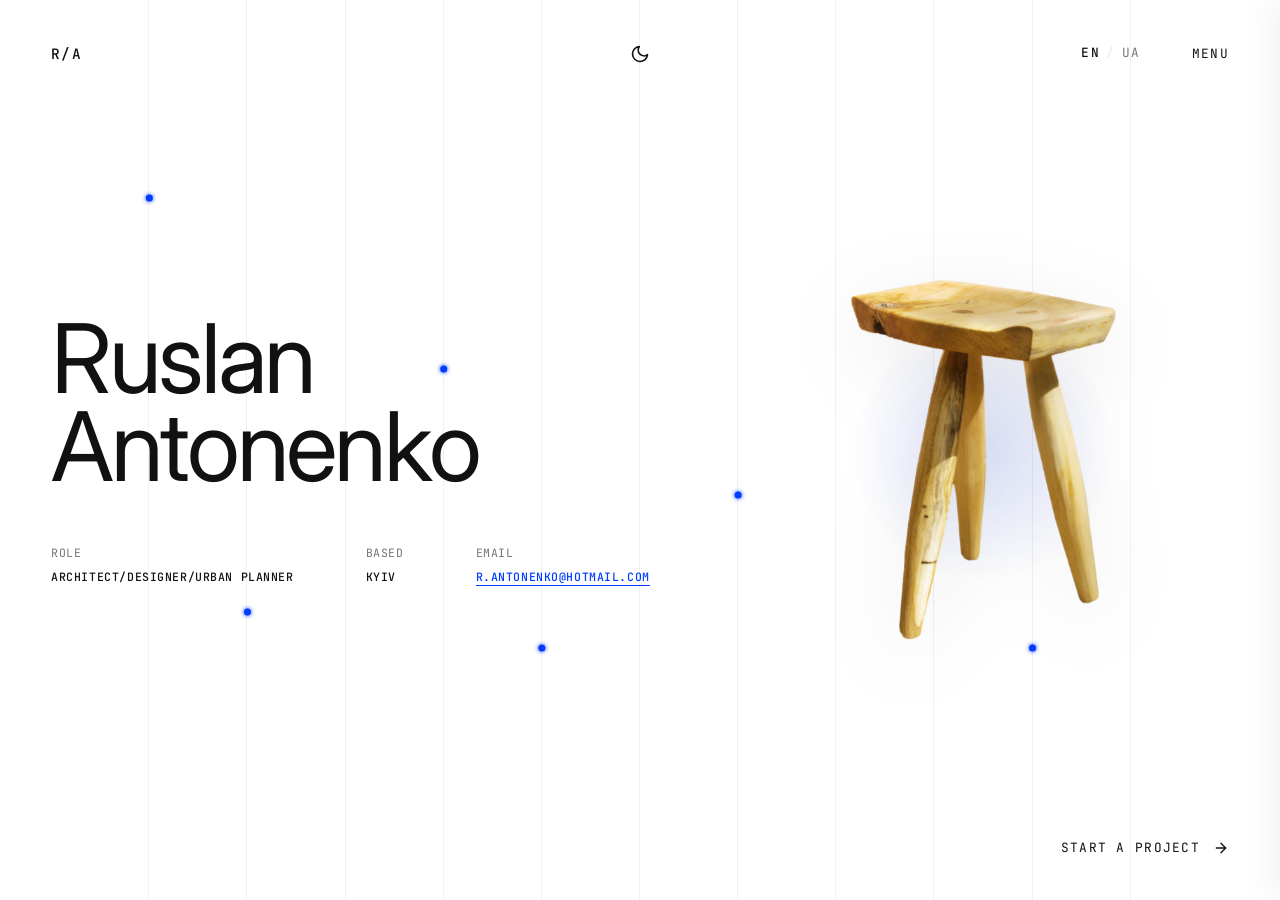
==== index.html @ 171db145 "h" ====
<!DOCTYPE html>
<html lang="en">
<head>
    <meta charset="UTF-8">
    <meta name="viewport" content="width=device-width, initial-scale=1.0">
    <meta name="description" content="Ruslan Antonenko — Graphic Designer & Art Director based in Kyiv. Creating brand systems, digital experiences, and visual chaos.">
    <title>Ruslan Antonenko — Architect/Designer/Urban planner</title>
    <!-- Google Fonts: Inter for branding/headers, JetBrains Mono for technical metadata -->
    <link rel="preconnect" href="https://fonts.googleapis.com">
    <link rel="preconnect" href="https://fonts.gstatic.com" crossorigin>
    <link href="https://fonts.googleapis.com/css2?family=Inter:wght@300;400;500;600&family=JetBrains+Mono:wght@300;400;500&display=swap" rel="stylesheet">
    <link rel="stylesheet" href="styles.css">
</head>
<body>
    <!-- Custom Cursor -->
    <div id="custom-cursor"></div>
    <div id="custom-cursor-dot"></div>

    <!-- Background Grid Lines -->
    <div class="grid-container">
        <div class="grid-line"></div>
        <div class="grid-line"></div>
        <div class="grid-line"></div>
        <div class="grid-line"></div>
        <div class="grid-line"></div>
        <div class="grid-line"></div>
        <div class="grid-line"></div>
        <div class="grid-line"></div>
        <div class="grid-line"></div>
        <div class="grid-line"></div>
        <div class="grid-line"></div>
        <div class="grid-line"></div>
    </div>

    <!-- Interactive Canvas for Floating Dots and Connections -->
    <canvas id="physics-canvas"></canvas>

    <!-- Header Navigation -->
    <header class="header">
        <div class="header-logo" id="logo">R/A</div>
        
        <!-- Theme Toggle -->
        <button class="theme-toggle" id="theme-toggle" aria-label="Toggle Theme">
            <svg class="sun-icon" viewBox="0 0 24 24" width="20" height="20" stroke="currentColor" stroke-width="2" fill="none" stroke-linecap="round" stroke-linejoin="round">
                <circle cx="12" cy="12" r="5"></circle>
                <line x1="12" y1="1" x2="12" y2="3"></line>
                <line x1="12" y1="21" x2="12" y2="23"></line>
                <line x1="4.22" y1="4.22" x2="5.64" y2="5.64"></line>
                <line x1="18.36" y1="18.36" x2="19.78" y2="19.78"></line>
                <line x1="1" y1="12" x2="3" y2="12"></line>
                <line x1="21" y1="12" x2="23" y2="12"></line>
                <line x1="4.22" y1="19.78" x2="5.64" y2="18.36"></line>
                <line x1="18.36" y1="5.64" x2="19.78" y2="4.22"></line>
            </svg>
            <svg class="moon-icon" viewBox="0 0 24 24" width="20" height="20" stroke="currentColor" stroke-width="2" fill="none" stroke-linecap="round" stroke-linejoin="round">
                <path d="M21 12.79A9 9 0 1 1 11.21 3 7 7 0 0 0 21 12.79z"></path>
            </svg>
        </button>
        
        <div class="header-right">
            <!-- Language Switcher -->
            <div class="lang-switch">
                <button class="lang-btn active" data-lang="en">EN</button>
                <span class="lang-separator">/</span>
                <button class="lang-btn" data-lang="ua">UA</button>
            </div>
            
            <button class="menu-toggle" id="menu-toggle" aria-label="Open Menu">
                <span class="menu-text" data-i18n="menu">MENU</span>
            </button>
        </div>
    </header>

    <!-- Main Content Area -->
    <main class="main-content">
        <!-- Hero Text Column -->
        <div class="hero-text-section">
            <h1 class="hero-name">
                <span class="word-wrapper"><span class="char-span">R</span><span class="char-span">u</span><span class="char-span">s</span><span class="char-span">l</span><span class="char-span">a</span><span class="char-span">n</span></span><br>
                <span class="word-wrapper"><span class="char-span">A</span><span class="char-span">n</span><span class="char-span">t</span><span class="char-span">o</span><span class="char-span">n</span><span class="char-span">e</span><span class="char-span">n</span><span class="char-span">k</span><span class="char-span">o</span></span>
            </h1>
            
            <div class="metadata-row">
                <div class="meta-item">
                    <span class="meta-label" data-i18n="role-label">ROLE</span>
                    <span class="meta-value" data-i18n="role-value">ARCHITECT-DESIGNER-URBAN PLANNER</span>
                </div>
                <div class="meta-item">
                    <span class="meta-label" data-i18n="based-label">BASED</span>
                    <span class="meta-value" data-i18n="based-value">KYIV</span>
                </div>
                <div class="meta-item copyable" id="email-copy" data-email="hello@ruslanantonenko.com">
                    <span class="meta-label" data-i18n="email-label">EMAIL</span>
                    <span class="meta-value link-style">R.ANTONENKO@HOTMAIL.COM</span>
                    <span class="tooltip" data-i18n="email-tooltip">Click to copy</span>
                </div>
            </div>
        </div>

        <!-- 3D Parallax Crumpled Blue Foil Area -->
        <div class="visual-wrapper">
            <div class="parallax-container" id="parallax-container">
                <img id="crumpled-foil" src="assets/crumpled_blue_foil_NBG.png" alt="3D Crumpled Blue Foil Graphic Design Art Element" class="crumpled-foil-img">
                <div class="glow-shadow"></div>
            </div>
        </div>
    </main>

    <!-- Footer Action -->
    <footer class="footer">
        <button class="start-project-btn" id="start-project-btn">
            <span data-i18n="start-project">START A PROJECT</span>
            <svg viewBox="0 0 24 24" width="16" height="16" stroke="currentColor" stroke-width="2" fill="none" stroke-linecap="round" stroke-linejoin="round">
                <line x1="5" y1="12" x2="19" y2="12"></line>
                <polyline points="12 5 19 12 12 19"></polyline>
            </svg>
        </button>
    </footer>

    <!-- Full-screen Navigation Overlay Menu -->
    <div class="menu-overlay" id="menu-overlay">
        <div class="menu-header">
            <div class="header-logo white-logo">R/A</div>
            <button class="menu-close" id="menu-close" aria-label="Close Menu">
                <span class="menu-text" data-i18n="close">CLOSE</span>
            </button>
        </div>
        <div class="menu-content">
            <nav class="menu-nav">
                <a href="#" class="menu-link" id="menu-link-index" data-index="01"><span class="link-num">01/</span> <span data-i18n="menu-index">INDEX</span></a>
                <a href="#" class="menu-link" id="menu-link-works" data-index="02"><span class="link-num">02/</span> <span data-i18n="menu-works">SELECTED WORKS</span></a>
                <a href="#" class="menu-link" id="menu-link-perspectives" data-index="03"><span class="link-num">03/</span> <span data-i18n="menu-perspectives">PERSPECTIVES</span></a>
                <a href="#" class="menu-link" id="menu-link-contact" data-index="04"><span class="link-num">04/</span> <span data-i18n="menu-contact">CONTACT</span></a>
            </nav>
            <div class="menu-footer">
                <div class="menu-footer-col">
                    <span class="menu-meta-label" data-i18n="menu-social">SOCIAL</span>
                    <a href="https://www.instagram.com/ruslan_antonenko_/" target="_blank" rel="noopener" class="menu-meta-link">INSTAGRAM</a>
                    <a href="https://linkedin.com" target="_blank" rel="noopener" class="menu-meta-link">LINKEDIN</a>
                    <a href="https://www.behance.net/rusarchite185d" target="_blank" rel="noopener" class="menu-meta-link">BEHANCE</a>
                </div>
                <div class="menu-footer-col">
                    <span class="menu-meta-label" data-i18n="menu-time">LOCAL TIME</span>
                    <span class="menu-meta-value" id="local-time">KYIV 12:00:00 AM</span>
                </div>
                <div class="menu-footer-col">
                    <span class="menu-meta-label" data-i18n="menu-design-code">DESIGN & CODE</span>
                    <span class="menu-meta-value">© 2026 RUSLAN ANTONENKO</span>
                </div>
            </div>
        </div>
    </div>

    <!-- Full-screen Selected Works Overlay -->
    <div class="content-overlay" id="selected-works-overlay">
        <div class="overlay-header">
            <div class="overlay-title" data-i18n="overlay-works-title">SELECTED WORKS</div>
            <button class="overlay-close" id="selected-works-close" aria-label="Close Selected Works">
                <span class="close-text" data-i18n="close">CLOSE</span>
            </button>
        </div>
        <div class="overlay-body">
            <div class="works-grid">
                <div class="work-item" data-project-id="0">
                    <span class="work-num">01/</span>
                    <div class="work-info">
                        <h4 class="work-title" data-project-title-id="0">BRUTAL TYPOGRAPHY</h4>
                        <span class="work-category" data-project-cat-id="0">BRAND IDENTITY / PRINT</span>
                    </div>
                    <span class="work-year">2026</span>
                </div>
                <div class="work-item" data-project-id="1">
                    <span class="work-num">02/</span>
                    <div class="work-info">
                        <h4 class="work-title" data-project-title-id="1">KINETIC SYSTEMS</h4>
                        <span class="work-category" data-project-cat-id="1">DIGITAL EXPERIENCE</span>
                    </div>
                    <span class="work-year">2026</span>
                </div>
                <div class="work-item" data-project-id="2">
                    <span class="work-num">03/</span>
                    <div class="work-info">
                        <h4 class="work-title" data-project-title-id="2">GENERATIVE CHAOS</h4>
                        <span class="work-category" data-project-cat-id="2">WEBGL / INTERACTIVE</span>
                    </div>
                    <span class="work-year">2025</span>
                </div>
                <div class="work-item" data-project-id="3">
                    <span class="work-num">04/</span>
                    <div class="work-info">
                        <h4 class="work-title" data-project-title-id="3">GRID & STRUCTURE</h4>
                        <span class="work-category" data-project-cat-id="3">EDITORIAL DESIGN</span>
                    </div>
                    <span class="work-year">2025</span>
                </div>
                <div class="work-item" data-project-id="4">
                    <span class="work-num">05/</span>
                    <div class="work-info">
                        <h4 class="work-title" data-project-title-id="4">CHROME AESTHETICS</h4>
                        <span class="work-category" data-project-cat-id="4">3D / GRAPHICS</span>
                    </div>
                    <span class="work-year">2026</span>
                </div>
                <div class="work-item" data-project-id="5">
                    <span class="work-num">06/</span>
                    <div class="work-info">
                        <h4 class="work-title" data-project-title-id="5">VOLUMETRIC SHAPES</h4>
                        <span class="work-category" data-project-cat-id="5">VISUAL IDENTITY</span>
                    </div>
                    <span class="work-year">2025</span>
                </div>
            </div>
        </div>
    </div>

    <!-- Full-screen Perspectives Overlay -->
    <div class="content-overlay" id="perspectives-overlay">
        <div class="overlay-header">
            <div class="overlay-title" data-i18n="overlay-perspectives-title">PERSPECTIVES</div>
            <button class="overlay-close" id="perspectives-close" aria-label="Close Perspectives">
                <span class="close-text" data-i18n="close">CLOSE</span>
            </button>
        </div>
        <div class="overlay-body">
            <div class="perspectives-list">
                <article class="perspective-post" data-post-id="0">
                    <div class="post-meta">
                        <span class="post-date" data-post-date-id="0">OCTOBER 2026</span>
                        <span class="post-read-time" data-post-read-id="0">5 MIN READ</span>
                    </div>
                    <h3 class="post-title" data-post-title-id="0">THE RESURGENCE OF SWISS BRUTALISM IN DIGITAL PLATFORMS</h3>
                    <p class="post-excerpt" data-post-excerpt-id="0">How high-contrast grotesque typefaces, geometric grids, and unyielding layouts are redefining the user experience in a sea of homogenized SaaS designs.</p>
                    <a href="#" class="post-read-link" data-post-link-id="0">READ ESSAY →</a>
                </article>
                <article class="perspective-post" data-post-id="1">
                    <div class="post-meta">
                        <span class="post-date" data-post-date-id="1">JUNE 2026</span>
                        <span class="post-read-time" data-post-read-id="1">7 MIN READ</span>
                    </div>
                    <h3 class="post-title" data-post-title-id="1">CHAOS AS A STRUCTURAL DESIGN PARADIGM</h3>
                    <p class="post-excerpt" data-post-excerpt-id="1">Exploring the tension between rigid grid systems and mathematical distortion. Why breaking the rules yields more memorable visual identity systems.</p>
                    <a href="#" class="post-read-link" data-post-link-id="1">READ ESSAY →</a>
                </article>
                <article class="perspective-post" data-post-id="2">
                    <div class="post-meta">
                        <span class="post-date" data-post-date-id="2">MARCH 2026</span>
                        <span class="post-read-time" data-post-read-id="2">4 MIN READ</span>
                    </div>
                    <h3 class="post-title" data-post-title-id="2">WEBGL & THE PHYSICALITY OF DIGITIZED GRAPHICS</h3>
                    <p class="post-excerpt" data-post-excerpt-id="2">A deep-dive into mimicking physical foil, metallic reflections, and natural lighting offsets programmatically inside a standard viewport.</p>
                    <a href="#" class="post-read-link" data-post-link-id="2">READ ESSAY →</a>
                </article>
            </div>
        </div>
    </div>

    <!-- Contact Panel Slide-out -->
    <div class="contact-panel" id="contact-panel">
        <div class="panel-header">
            <h3 data-i18n="start-project">START A PROJECT</h3>
            <button class="panel-close" id="panel-close" aria-label="Close Panel">
                <svg viewBox="0 0 24 24" width="24" height="24" stroke="currentColor" stroke-width="2" fill="none" stroke-linecap="round" stroke-linejoin="round">
                    <line x1="18" y1="6" x2="6" y2="18"></line>
                    <line x1="6" y1="6" x2="18" y2="18"></line>
                </svg>
            </button>
        </div>
        <form class="contact-form" id="contact-form" action="#" method="POST">
            <div class="form-group">
                <input type="text" id="form-name" required placeholder=" " autocomplete="name">
                <label for="form-name" data-i18n="form-name">NAME</label>
                <span class="line-border"></span>
            </div>
            <div class="form-group">
                <input type="email" id="form-email" required placeholder=" " autocomplete="email">
                <label for="form-email" data-i18n="form-email">EMAIL ADDRESS</label>
                <span class="line-border"></span>
            </div>
            <div class="form-group">
                <textarea id="form-project" required placeholder=" " rows="4"></textarea>
                <label for="form-project" data-i18n="form-project">PROJECT BRIEF</label>
                <span class="line-border"></span>
            </div>
            <button type="submit" class="submit-btn" id="submit-btn">
                <span data-i18n="form-submit">SEND INQUIRY</span>
                <svg class="send-icon" viewBox="0 0 24 24" width="18" height="18" stroke="currentColor" stroke-width="2" fill="none" stroke-linecap="round" stroke-linejoin="round">
                    <line x1="22" y1="2" x2="11" y2="13"></line>
                    <polygon points="22 2 15 22 11 13 2 9 22 2"></polygon>
                </svg>
            </button>
        </form>
        <div class="form-success-message" id="form-success-message">
            <svg viewBox="0 0 24 24" width="48" height="48" stroke="currentColor" stroke-width="2" fill="none" stroke-linecap="round" stroke-linejoin="round">
                <polyline points="20 6 9 17 4 12"></polyline>
            </svg>
            <p data-i18n="form-success">Thank you! Your project brief has been sent. I will get back to you shortly.</p>
        </div>
    </div>

    <!-- Floating Project Preview Card -->
    <div id="floating-project-preview" class="floating-preview">
        <div class="preview-img-container">
            <img id="preview-img" src="" alt="Project Preview">
        </div>
        <div class="preview-details">
            <span class="preview-num" id="preview-num">01/</span>
            <span class="preview-title" id="preview-title">PROJECT TITLE</span>
        </div>
    </div>

    <!-- Full-screen Project Details Modal -->
    <div class="project-modal" id="project-modal">
        <div class="modal-header">
            <div class="modal-project-idx" id="modal-project-idx">01 / 08</div>
            <button class="modal-close" id="modal-close" aria-label="Close Project">
                <span class="close-text" data-i18n="close">CLOSE</span>
            </button>
        </div>
        <div class="modal-body">
            <!-- Left Column: Details -->
            <div class="modal-details-col">
                <h2 class="modal-project-title" id="modal-project-title">PROJECT TITLE</h2>
                <p class="modal-project-desc" id="modal-project-desc">Project details and description.</p>
                
                <div class="project-params-list">
                    <div class="param-row">
                        <span class="param-label" data-i18n="param-client">CLIENT</span>
                        <span class="param-value" id="modal-param-client">CLIENT</span>
                    </div>
                    <div class="param-row">
                        <span class="param-label" data-i18n="param-services">SERVICES</span>
                        <span class="param-value" id="modal-param-services">SERVICES</span>
                    </div>
                    <div class="param-row">
                        <span class="param-label" data-i18n="param-year">YEAR</span>
                        <span class="param-value" id="modal-param-year">YEAR</span>
                    </div>
                    <div class="param-row">
                        <span class="param-label" data-i18n="param-category">CATEGORY</span>
                        <span class="param-value" id="modal-param-category">CATEGORY</span>
                    </div>
                </div>
            </div>
            <!-- Right Column: Visual Showcase -->
            <div class="modal-visuals-col">
                <div class="modal-img-wrapper">
                    <img id="modal-project-img" src="" alt="Project Detail Mockup">
                </div>
            </div>
        </div>
    </div>

    <div class="panel-backdrop" id="panel-backdrop"></div>

    <script src="script.js"></script>
</body>
</html>
---- styles.css ----
/* 
   RUSLAN ANTONENKO PORTFOLIO WEBSITE
   Core Design System and Styles
*/

/* ----------------------------------------------------
   1. VARIABLES & SYSTEM DEFAULTS
---------------------------------------------------- */
:root {
    /* Color Palette - Light Mode (Default) */
    --bg-color: #ffffff;
    --text-color: #111111;
    --text-muted: #767676;
    --accent-color: #003cff;
    --grid-color: #e8e8e6;
    --glow-color: rgba(0, 60, 255, 0.12);
    --panel-backdrop: rgba(0, 0, 0, 0.3);
    --selection-bg: #003cff;
    --selection-color: #ffffff;

    /* Fonts */
    --font-sans: 'Inter', -apple-system, BlinkMacSystemFont, "Segoe UI", Roboto, sans-serif;
    --font-mono: 'JetBrains Mono', 'Space Mono', monospace;

    /* Cursor */
    --cursor-size: 40px;
    --cursor-dot-size: 6px;
}

[data-theme="dark"] {
    /* Color Palette - Dark Mode */
    --bg-color: #0c0c0e;
    --text-color: #f5f5f7;
    --text-muted: #8e8e93;
    --accent-color: #0055ff;
    --grid-color: #1a1a1f;
    --glow-color: rgba(0, 85, 255, 0.25);
    --panel-backdrop: rgba(0, 0, 0, 0.6);
    --selection-bg: #0055ff;
    --selection-color: #ffffff;
}

* {
    margin: 0;
    padding: 0;
    box-sizing: border-box;
    -webkit-font-smoothing: antialiased;
    -moz-osx-font-smoothing: grayscale;
}

html, body {
    width: 100%;
    height: 100%;
    overflow: hidden;
    background-color: var(--bg-color);
    color: var(--text-color);
    font-family: var(--font-sans);
    transition: background-color 0.8s cubic-bezier(0.85, 0, 0.15, 1), color 0.8s cubic-bezier(0.85, 0, 0.15, 1);
}

::selection {
    background-color: var(--selection-bg);
    color: var(--selection-color);
}

/* Hide Default Scrollbar because the page is single-viewport, 
   but define smooth scroll in case content overflows on mobile */
body {
    position: relative;
    cursor: none; /* Hide default cursor to use custom premium cursor */
}

/* ----------------------------------------------------
   2. CUSTOM CURSOR
---------------------------------------------------- */
#custom-cursor {
    width: var(--cursor-size);
    height: var(--cursor-size);
    border: 1px solid var(--accent-color);
    border-radius: 50%;
    position: fixed;
    transform: translate(-50%, -50%) scale(1);
    pointer-events: none;
    z-index: 9999;
    transition: transform 0.15s ease-out, border-color 0.3s;
    opacity: 0;
}

#custom-cursor-dot {
    width: var(--cursor-dot-size);
    height: var(--cursor-dot-size);
    background-color: var(--accent-color);
    border-radius: 50%;
    position: fixed;
    transform: translate(-50%, -50%);
    pointer-events: none;
    z-index: 9999;
    opacity: 0;
}

/* Cursor interactions */
body:hover #custom-cursor,
body:hover #custom-cursor-dot {
    opacity: 1;
}

.clickable-hover #custom-cursor {
    transform: translate(-50%, -50%) scale(1.6);
    background-color: rgba(0, 60, 255, 0.05);
    border-color: var(--accent-color);
}

[data-theme="dark"] .clickable-hover #custom-cursor {
    background-color: rgba(0, 85, 255, 0.08);
}

.copyable-hover #custom-cursor {
    transform: translate(-50%, -50%) scale(1.4);
    border-style: dashed;
}

/* ----------------------------------------------------
   3. BACKGROUND GRID SYSTEM
---------------------------------------------------- */
.grid-container {
    display: grid;
    grid-template-columns: repeat(12, 1fr);
    position: fixed;
    top: 0;
    left: 0;
    width: 100vw;
    height: 100vh;
    pointer-events: none;
    z-index: 1;
    padding: 0 4vw;
}

.grid-line {
    border-right: 1px solid var(--grid-color);
    height: 100%;
    opacity: 0.6;
    transition: border-color 0.8s cubic-bezier(0.85, 0, 0.15, 1);
}

.grid-line:last-child {
    border-right: none;
}

/* ----------------------------------------------------
   4. INTERACTIVE PHYSICS CANVAS
---------------------------------------------------- */
#physics-canvas {
    position: fixed;
    top: 0;
    left: 0;
    width: 100vw;
    height: 100vh;
    z-index: 2;
    pointer-events: none;
}

/* ----------------------------------------------------
   5. HEADER NAVIGATION
---------------------------------------------------- */
.header {
    position: fixed;
    top: 0;
    left: 0;
    width: 100vw;
    display: flex;
    justify-content: space-between;
    align-items: center;
    padding: 4vh 4vw;
    z-index: 10;
    font-family: var(--font-mono);
    font-size: 0.8rem;
    letter-spacing: 0.1em;
}

.header-logo {
    font-weight: 500;
    cursor: pointer;
    font-size: 0.9rem;
    position: relative;
    padding: 0.5rem 0;
}

.header-logo::after {
    content: '';
    position: absolute;
    bottom: 0;
    left: 0;
    width: 0;
    height: 1px;
    background-color: var(--text-color);
    transition: width 0.3s cubic-bezier(0.16, 1, 0.3, 1);
}

.header-logo:hover::after {
    width: 100%;
}

.header-right {
    display: flex;
    align-items: center;
    gap: 2.2rem;
}

.theme-toggle {
    background: none;
    border: none;
    outline: none;
    color: var(--text-color);
    cursor: pointer;
    width: 32px;
    height: 32px;
    display: flex;
    align-items: center;
    justify-content: center;
    border-radius: 50%;
    transition: background-color 0.3s, transform 0.5s cubic-bezier(0.16, 1, 0.3, 1);
    position: absolute;
    left: 50%;
    transform: translateX(-50%);
}

.theme-toggle:hover {
    background-color: var(--grid-color);
    transform: translateX(-50%) rotate(30deg);
}

.lang-switch {
    display: flex;
    align-items: center;
    gap: 0.4rem;
    font-family: var(--font-mono);
    font-size: 0.8rem;
    letter-spacing: 0.1em;
}

.lang-btn {
    background: none;
    border: none;
    outline: none;
    color: var(--text-muted);
    cursor: pointer;
    padding: 0;
    line-height: 1;
    font-size: inherit;
    font-family: inherit;
    letter-spacing: inherit;
    transition: color 0.3s;
}

.lang-btn:hover {
    color: var(--text-color);
}

.lang-btn.active {
    color: var(--text-color);
    font-weight: 500;
}

.lang-separator {
    color: var(--grid-color);
    user-select: none;
    line-height: 1;
}

.sun-icon {
    display: none;
}

.moon-icon {
    display: block;
}

[data-theme="dark"] .sun-icon {
    display: block;
}

[data-theme="dark"] .moon-icon {
    display: none;
}

.menu-toggle {
    background: none;
    border: none;
    color: var(--text-color);
    cursor: pointer;
    font-family: var(--font-mono);
    font-size: 0.8rem;
    letter-spacing: 0.1em;
    padding: 0.5rem 0 0.5rem 1rem;
    overflow: hidden;
    position: relative;
}

.menu-toggle .menu-text {
    display: inline-block;
    transition: transform 0.3s cubic-bezier(0.16, 1, 0.3, 1);
}

.menu-toggle:hover .menu-text {
    transform: translateY(-110%);
}

.menu-toggle::after {
    content: 'OPEN';
    position: absolute;
    left: 1rem;
    top: 100%;
    color: var(--accent-color);
    transition: transform 0.3s cubic-bezier(0.16, 1, 0.3, 1);
}

.menu-toggle:hover::after {
    transform: translateY(-210%);
}

/* ----------------------------------------------------
   6. HERO MAIN CONTENT
---------------------------------------------------- */
.main-content {
    display: grid;
    grid-template-columns: repeat(12, 1fr);
    height: 100vh;
    padding: 0 4vw;
    align-items: center;
    position: relative;
    z-index: 3;
}

.hero-text-section {
    grid-column: 1 / 8;
    display: flex;
    flex-direction: column;
    z-index: 5;
    pointer-events: none; /* Make overlay elements clickable */
}

.hero-text-section > * {
    pointer-events: auto; /* Re-enable pointer events for actual interactive components */
}

.hero-name {
    font-size: clamp(3rem, 7.5vw, 6.8rem);
    font-weight: 400;
    line-height: 0.92;
    letter-spacing: -0.035em;
    text-transform: none;
    margin-bottom: 5vh;
}

/* Word & Character Hover Effect */
.word-wrapper {
    display: inline-block;
    white-space: nowrap;
}

.char-span {
    display: inline-block;
    transition: transform 0.3s cubic-bezier(0.16, 1, 0.3, 1), color 0.3s;
}

.char-span:hover {
    transform: translateY(-5px) skewX(-5deg);
    color: var(--accent-color);
}

/* Metadata Row layout */
.metadata-row {
    display: flex;
    flex-wrap: wrap;
    gap: 4.5rem;
    margin-top: 1vh;
}

.meta-item {
    display: flex;
    flex-direction: column;
    gap: 0.6rem;
    font-family: var(--font-mono);
    font-size: 0.72rem;
    letter-spacing: 0.05em;
}

.meta-label {
    color: var(--text-muted);
    font-weight: 400;
}

.meta-value {
    font-weight: 500;
    position: relative;
}

.link-style {
    color: var(--accent-color);
    position: relative;
    padding-bottom: 2px;
}

.link-style::after {
    content: '';
    position: absolute;
    bottom: 0;
    left: 0;
    width: 100%;
    height: 1px;
    background-color: var(--accent-color);
    transform: scaleX(1);
    transform-origin: left;
    transition: transform 0.4s cubic-bezier(0.16, 1, 0.3, 1);
}

.meta-item:hover .link-style::after {
    transform: scaleX(0);
    transform-origin: right;
}

/* Tooltip copy indication */
.copyable {
    position: relative;
}

.tooltip {
    position: absolute;
    bottom: 125%;
    left: 50%;
    transform: translateX(-50%) translateY(5px);
    background-color: var(--text-color);
    color: var(--bg-color);
    padding: 0.4rem 0.8rem;
    font-family: var(--font-mono);
    font-size: 0.6rem;
    white-space: nowrap;
    border-radius: 2px;
    opacity: 0;
    pointer-events: none;
    transition: opacity 0.3s, transform 0.3s cubic-bezier(0.16, 1, 0.3, 1);
    box-shadow: 0 4px 12px rgba(0, 0, 0, 0.1);
}

.copyable:hover .tooltip {
    opacity: 1;
    transform: translateX(-50%) translateY(0);
}

/* 3D Visual Area */
.visual-wrapper {
    grid-column: 8 / 13;
    display: flex;
    justify-content: center;
    align-items: center;
    z-index: 4;
    perspective: 1500px;
}

.parallax-container {
    position: relative;
    width: 80%;
    max-width: 380px;
    aspect-ratio: 1;
    transform-style: preserve-3d;
    transition: transform 0.25s cubic-bezier(0.25, 1, 0.5, 1);
    display: flex;
    justify-content: center;
    align-items: center;
}

.crumpled-foil-img {
    width: 100%;
    height: 100%;
    object-fit: contain;
    transform: translateZ(30px);
    pointer-events: auto;
    filter: drop-shadow(0 20px 40px rgba(0, 0, 0, 0.08));
    animation: idleFloat 6s ease-in-out infinite;
    /* Opacity starts at 0 so JS can replace transparency seamlessly first */
    opacity: 0;
    transition: opacity 0.5s ease;
}

.glow-shadow {
    position: absolute;
    width: 70%;
    height: 70%;
    background: radial-gradient(circle, var(--glow-color) 0%, rgba(0,0,0,0) 70%);
    border-radius: 50%;
    transform: translateZ(-20px) scale(1);
    pointer-events: none;
    transition: background 0.8s, transform 0.3s;
}

@keyframes idleFloat {
    0%, 100% {
        transform: translateZ(30px) translateY(0) rotate(0deg);
    }
    50% {
        transform: translateZ(30px) translateY(-12px) rotate(1.5deg);
    }
}

/* ----------------------------------------------------
   7. FOOTER ACTION
---------------------------------------------------- */
.footer {
    position: fixed;
    bottom: 0;
    left: 0;
    width: 100vw;
    display: flex;
    justify-content: flex-end;
    padding: 4vh 4vw;
    z-index: 10;
}

.start-project-btn {
    background: none;
    border: none;
    color: var(--text-color);
    font-family: var(--font-mono);
    font-size: 0.8rem;
    letter-spacing: 0.1em;
    cursor: pointer;
    display: flex;
    align-items: center;
    gap: 0.8rem;
    padding: 0.5rem 0;
    position: relative;
    overflow: hidden;
}

.start-project-btn svg {
    transition: transform 0.4s cubic-bezier(0.16, 1, 0.3, 1);
}

.start-project-btn:hover svg {
    transform: translateX(5px);
    color: var(--accent-color);
}

.start-project-btn::after {
    content: '';
    position: absolute;
    bottom: 0;
    left: 0;
    width: 100%;
    height: 1px;
    background-color: var(--text-color);
    transform: scaleX(0);
    transform-origin: right;
    transition: transform 0.4s cubic-bezier(0.16, 1, 0.3, 1);
}

.start-project-btn:hover::after {
    transform: scaleX(1);
    transform-origin: left;
    background-color: var(--accent-color);
}

/* ----------------------------------------------------
   8. FULL-SCREEN NAV OVERLAY MENU
---------------------------------------------------- */
.menu-overlay {
    position: fixed;
    top: 0;
    left: 0;
    width: 100vw;
    height: 100vh;
    background-color: var(--text-color);
    color: var(--bg-color);
    z-index: 999;
    transform: translateY(-100%);
    transition: transform 0.8s cubic-bezier(0.85, 0, 0.15, 1);
    display: flex;
    flex-direction: column;
    justify-content: space-between;
    padding: 4vh 4vw;
}

.menu-overlay.active {
    transform: translateY(0);
}

.menu-header {
    display: flex;
    justify-content: space-between;
    align-items: center;
    font-family: var(--font-mono);
    font-size: 0.8rem;
    letter-spacing: 0.1em;
}

.white-logo {
    color: var(--bg-color);
}

.menu-close {
    background: none;
    border: none;
    color: var(--bg-color);
    cursor: pointer;
    font-family: var(--font-mono);
    font-size: 0.8rem;
    letter-spacing: 0.1em;
    padding: 0.5rem 0 0.5rem 1rem;
    overflow: hidden;
    position: relative;
}

.menu-close .menu-text {
    display: inline-block;
    transition: transform 0.3s cubic-bezier(0.16, 1, 0.3, 1);
}

.menu-close:hover .menu-text {
    transform: translateY(-110%);
}

.menu-close::after {
    content: 'CLOSE';
    position: absolute;
    left: 1rem;
    top: 100%;
    color: var(--accent-color);
    transition: transform 0.3s cubic-bezier(0.16, 1, 0.3, 1);
}

.menu-close:hover::after {
    transform: translateY(-210%);
}

.menu-content {
    flex-grow: 1;
    display: flex;
    flex-direction: column;
    justify-content: center;
    padding: 4vh 0;
}

.menu-nav {
    display: flex;
    flex-direction: column;
    gap: 1.5rem;
}

.menu-link {
    color: var(--bg-color);
    font-size: clamp(2.5rem, 6vw, 5.5rem);
    font-weight: 300;
    text-decoration: none;
    letter-spacing: -0.02em;
    line-height: 1;
    display: flex;
    align-items: flex-end;
    width: fit-content;
    transform: translateY(50px);
    opacity: 0;
    transition: transform 0.5s cubic-bezier(0.16, 1, 0.3, 1), opacity 0.5s, color 0.3s;
}

.menu-overlay.active .menu-link {
    transform: translateY(0);
    opacity: 1;
}

.menu-overlay.active .menu-link:nth-child(1) { transition-delay: 0.2s; }
.menu-overlay.active .menu-link:nth-child(2) { transition-delay: 0.3s; }
.menu-overlay.active .menu-link:nth-child(3) { transition-delay: 0.4s; }
.menu-overlay.active .menu-link:nth-child(4) { transition-delay: 0.5s; }

.link-num {
    font-family: var(--font-mono);
    font-size: 1rem;
    margin-right: 1.5rem;
    margin-bottom: clamp(0.5rem, 1.5vw, 1.2rem);
    color: var(--accent-color);
    letter-spacing: 0.05em;
}

.menu-link:hover {
    color: var(--accent-color);
    transform: translateX(15px);
}

.menu-footer {
    display: flex;
    justify-content: space-between;
    flex-wrap: wrap;
    gap: 2.5rem;
    border-top: 1px solid rgba(255, 255, 255, 0.1);
    padding-top: 4vh;
}

.menu-footer-col {
    display: flex;
    flex-direction: column;
    gap: 0.5rem;
    font-family: var(--font-mono);
    font-size: 0.7rem;
    letter-spacing: 0.05em;
}

.menu-meta-label {
    color: rgba(255, 255, 255, 0.4);
    margin-bottom: 0.2rem;
}

.menu-meta-link {
    color: var(--bg-color);
    text-decoration: none;
    transition: color 0.3s;
}

.menu-meta-link:hover {
    color: var(--accent-color);
}

.menu-meta-value {
    color: var(--bg-color);
}

/* ----------------------------------------------------
   9. CONTACT PANEL SLIDE-OUT
---------------------------------------------------- */
.contact-panel {
    position: fixed;
    top: 0;
    right: 0;
    width: 500px;
    max-width: 100vw;
    height: 100vh;
    background-color: var(--bg-color);
    border-left: 1px solid var(--grid-color);
    z-index: 1001;
    transform: translateX(100%);
    transition: transform 0.6s cubic-bezier(0.85, 0, 0.15, 1);
    padding: 6vh 4vw;
    display: flex;
    flex-direction: column;
    box-shadow: -10px 0 30px rgba(0, 0, 0, 0.05);
}

.contact-panel.active {
    transform: translateX(0);
}

.panel-header {
    display: flex;
    justify-content: space-between;
    align-items: center;
    margin-bottom: 8vh;
}

.panel-header h3 {
    font-family: var(--font-mono);
    font-size: 0.9rem;
    font-weight: 500;
    letter-spacing: 0.1em;
}

.panel-close {
    background: none;
    border: none;
    color: var(--text-color);
    cursor: pointer;
    padding: 0.5rem;
    transition: transform 0.3s;
}

.panel-close:hover {
    transform: rotate(90deg);
}

.contact-form {
    display: flex;
    flex-direction: column;
    gap: 3.5rem;
    flex-grow: 1;
}

.form-group {
    position: relative;
    display: flex;
    flex-direction: column;
}

.form-group input,
.form-group textarea {
    background: none;
    border: none;
    border-bottom: 1px solid var(--text-muted);
    font-family: var(--font-sans);
    font-size: 1rem;
    color: var(--text-color);
    padding: 0.6rem 0;
    width: 100%;
    outline: none;
    transition: border-color 0.4s;
    cursor: none; /* Keep using custom cursor */
}

.form-group label {
    position: absolute;
    left: 0;
    top: 0.6rem;
    font-family: var(--font-mono);
    font-size: 0.75rem;
    letter-spacing: 0.05em;
    color: var(--text-muted);
    pointer-events: none;
    transition: transform 0.3s cubic-bezier(0.16, 1, 0.3, 1), color 0.3s;
}

.form-group input:focus ~ label,
.form-group input:not(:placeholder-shown) ~ label,
.form-group textarea:focus ~ label,
.form-group textarea:not(:placeholder-shown) ~ label {
    transform: translateY(-1.5rem) scale(0.85);
    transform-origin: left;
    color: var(--accent-color);
}

.line-border {
    position: absolute;
    bottom: 0;
    left: 0;
    width: 100%;
    height: 1px;
    background-color: var(--accent-color);
    transform: scaleX(0);
    transition: transform 0.4s cubic-bezier(0.16, 1, 0.3, 1);
}

.form-group input:focus ~ .line-border,
.form-group textarea:focus ~ .line-border {
    transform: scaleX(1);
}

.form-group textarea {
    resize: none;
}

.submit-btn {
    align-self: flex-start;
    background: none;
    border: none;
    color: var(--text-color);
    font-family: var(--font-mono);
    font-size: 0.8rem;
    letter-spacing: 0.1em;
    cursor: pointer;
    display: flex;
    align-items: center;
    gap: 0.8rem;
    padding: 0.8rem 0;
    position: relative;
    overflow: hidden;
}

.submit-btn::after {
    content: '';
    position: absolute;
    bottom: 0;
    left: 0;
    width: 100%;
    height: 1px;
    background-color: var(--accent-color);
    transform: scaleX(0);
    transform-origin: right;
    transition: transform 0.4s cubic-bezier(0.16, 1, 0.3, 1);
}

.submit-btn:hover::after {
    transform: scaleX(1);
    transform-origin: left;
}

.submit-btn svg {
    transition: transform 0.4s cubic-bezier(0.16, 1, 0.3, 1);
}

.submit-btn:hover svg {
    transform: translate(3px, -3px);
    color: var(--accent-color);
}

.form-success-message {
    display: none;
    flex-direction: column;
    align-items: center;
    justify-content: center;
    gap: 1.5rem;
    text-align: center;
    flex-grow: 1;
    color: var(--accent-color);
}

.form-success-message p {
    font-family: var(--font-sans);
    color: var(--text-color);
    font-size: 1rem;
    max-width: 300px;
    line-height: 1.6;
}

.panel-backdrop {
    position: fixed;
    top: 0;
    left: 0;
    width: 100vw;
    height: 100vh;
    background-color: var(--panel-backdrop);
    z-index: 1000;
    opacity: 0;
    pointer-events: none;
    transition: opacity 0.6s ease;
    backdrop-filter: blur(5px);
}

.panel-backdrop.active {
    opacity: 1;
    pointer-events: auto;
}

/* ----------------------------------------------------
   10. RESPONSIVE DESIGN MEDIA QUERIES
---------------------------------------------------- */
@media (max-width: 1024px) {
    .main-content {
        grid-template-columns: 1fr;
        padding-top: 15vh;
        padding-bottom: 12vh;
        height: auto;
        min-height: 100vh;
        overflow-y: auto;
    }

    .hero-text-section {
        grid-column: 1 / 13;
        margin-bottom: 6vh;
    }

    .visual-wrapper {
        grid-column: 1 / 13;
        justify-content: flex-start;
        padding-left: 2vw;
    }

    .parallax-container {
        width: 60%;
        max-width: 280px;
    }

    .grid-container {
        grid-template-columns: repeat(6, 1fr);
    }
    
    .grid-line:nth-child(n+7) {
        display: none;
    }
}

@media (max-width: 768px) {
    .header {
        padding: 3vh 6vw;
    }
    
    .grid-container {
        padding: 0 6vw;
    }
    
    .main-content {
        padding: 12vh 6vw 10vh 6vw;
    }

    .hero-name {
        margin-bottom: 4vh;
    }

    .metadata-row {
        gap: 2rem;
        flex-direction: column;
    }
    
    .meta-item {
        gap: 0.3rem;
    }

    .visual-wrapper {
        padding-left: 0;
        margin-top: 2vh;
    }

    .parallax-container {
        width: 70%;
        max-width: 230px;
    }

    .footer {
        padding: 3vh 6vw;
    }
    
    .menu-overlay {
        padding: 3vh 6vw;
    }

    .menu-footer {
        flex-direction: column;
        gap: 1.5rem;
        padding-top: 2vh;
    }

    #custom-cursor, #custom-cursor-dot {
        display: none; /* Disable custom cursor on mobile touch screens */
    }
    
    body {
        cursor: auto;
    }
    
    .form-group input,
    .form-group textarea {
        cursor: auto;
    }
}

/* ----------------------------------------------------
   11. FLOATING PROJECT PREVIEW CARD
---------------------------------------------------- */
.floating-preview {
    position: fixed;
    pointer-events: none;
    z-index: 998;
    display: flex;
    flex-direction: column;
    width: 220px;
    background-color: var(--bg-color);
    border: 1px solid var(--grid-color);
    padding: 12px;
    box-shadow: 0 15px 35px rgba(0, 0, 0, 0.08);
    opacity: 0;
    transform: translate(-50%, -120%) scale(0.9);
    transition: opacity 0.3s ease, transform 0.3s cubic-bezier(0.16, 1, 0.3, 1), background-color 0.8s, border-color 0.8s;
}

.floating-preview.active {
    opacity: 1;
    transform: translate(-50%, -120%) scale(1);
}

.preview-img-container {
    width: 100%;
    aspect-ratio: 4 / 5;
    overflow: hidden;
    background-color: var(--grid-color);
    margin-bottom: 10px;
    border: 1px solid var(--grid-color);
}

.preview-img-container img {
    width: 100%;
    height: 100%;
    object-fit: cover;
}

.preview-details {
    display: flex;
    gap: 8px;
    font-family: var(--font-mono);
    font-size: 0.68rem;
    letter-spacing: 0.05em;
}

.preview-num {
    color: var(--accent-color);
    font-weight: 500;
}

.preview-title {
    font-weight: 500;
    color: var(--text-color);
    text-transform: uppercase;
}

/* ----------------------------------------------------
   12. PROJECT DETAIL MODAL (FULL-SCREEN)
---------------------------------------------------- */
.project-modal {
    position: fixed;
    top: 0;
    left: 0;
    width: 100vw;
    height: 100vh;
    background-color: var(--bg-color);
    z-index: 1002;
    transform: translateY(100%);
    transition: transform 0.8s cubic-bezier(0.85, 0, 0.15, 1), background-color 0.8s;
    display: flex;
    flex-direction: column;
    padding: 4vh 4vw;
    overflow: hidden;
}

.project-modal.active {
    transform: translateY(0);
}

.modal-header {
    display: flex;
    justify-content: space-between;
    align-items: center;
    font-family: var(--font-mono);
    font-size: 0.8rem;
    letter-spacing: 0.1em;
    margin-bottom: 5vh;
}

.modal-project-idx {
    font-weight: 500;
}

.modal-close {
    background: none;
    border: none;
    color: var(--text-color);
    cursor: pointer;
    font-family: var(--font-mono);
    font-size: 0.8rem;
    letter-spacing: 0.1em;
    padding: 0.5rem 0 0.5rem 1rem;
    overflow: hidden;
    position: relative;
}

.modal-close .close-text {
    display: inline-block;
    transition: transform 0.3s cubic-bezier(0.16, 1, 0.3, 1);
}

.modal-close:hover .close-text {
    transform: translateY(-110%);
}

.modal-close::after {
    content: 'CLOSE';
    position: absolute;
    left: 1rem;
    top: 100%;
    color: var(--accent-color);
    transition: transform 0.3s cubic-bezier(0.16, 1, 0.3, 1);
}

.modal-close:hover::after {
    transform: translateY(-210%);
}

.modal-body {
    flex-grow: 1;
    display: grid;
    grid-template-columns: repeat(12, 1fr);
    gap: 4vw;
    overflow: hidden;
    padding-bottom: 2vh;
}

.modal-details-col {
    grid-column: 1 / 6;
    display: flex;
    flex-direction: column;
    justify-content: center;
    overflow-y: auto;
    padding-right: 2vw;
}

/* Hide scrollbar for layout cleanliness */
.modal-details-col::-webkit-scrollbar {
    display: none;
}

.modal-project-title {
    font-size: clamp(2rem, 4.5vw, 4.2rem);
    font-weight: 400;
    line-height: 0.95;
    letter-spacing: -0.035em;
    margin-bottom: 4vh;
}

.modal-project-desc {
    font-size: 0.95rem;
    line-height: 1.6;
    color: var(--text-muted);
    margin-bottom: 5vh;
    max-width: 90%;
}

.project-params-list {
    display: flex;
    flex-direction: column;
    gap: 1.2rem;
    border-top: 1px solid var(--grid-color);
    padding-top: 4vh;
    transition: border-color 0.8s;
}

.param-row {
    display: flex;
    justify-content: space-between;
    font-family: var(--font-mono);
    font-size: 0.72rem;
    letter-spacing: 0.05em;
}

.param-label {
    color: var(--text-muted);
}

.param-value {
    font-weight: 500;
    color: var(--text-color);
}

.modal-visuals-col {
    grid-column: 6 / 13;
    display: flex;
    justify-content: center;
    align-items: center;
    height: 100%;
}

.modal-img-wrapper {
    width: 100%;
    max-width: 580px;
    height: 80%;
    overflow: hidden;
    background-color: var(--grid-color);
    border: 1px solid var(--grid-color);
    display: flex;
    justify-content: center;
    align-items: center;
    transition: border-color 0.8s, background-color 0.8s;
    position: relative;
}

.modal-img-wrapper img {
    width: 100%;
    height: 100%;
    object-fit: cover;
    transition: transform 0.8s cubic-bezier(0.16, 1, 0.3, 1);
}

.modal-img-wrapper:hover img {
    transform: scale(1.04);
}

/* ----------------------------------------------------
   13. PROJECT HOVER CURSOR STATES
---------------------------------------------------- */
.project-hover #custom-cursor {
    width: 50px;
    height: 50px;
    background-color: var(--accent-color);
    border-color: var(--accent-color);
    display: flex;
    align-items: center;
    justify-content: center;
}

.project-hover #custom-cursor::after {
    content: 'VIEW';
    color: var(--bg-color);
    font-family: var(--font-mono);
    font-size: 0.52rem;
    font-weight: 600;
    letter-spacing: 0.1em;
}

.project-hover #custom-cursor-dot {
    opacity: 0;
}

/* ----------------------------------------------------
   14. RESPONSIVE MODAL OVERWRITES
---------------------------------------------------- */
@media (max-width: 1024px) {
    .project-modal {
        overflow-y: auto;
        padding: 10vh 6vw 6vh 6vw;
    }
    
    .modal-body {
        grid-template-columns: 1fr;
        overflow: visible;
        gap: 6vh;
    }
    
    .modal-details-col {
        grid-column: 1 / 13;
        overflow: visible;
        padding-right: 0;
    }
    
    .modal-visuals-col {
        grid-column: 1 / 13;
        height: auto;
    }
    
    .modal-img-wrapper {
        height: auto;
        aspect-ratio: 4 / 3;
    }
}

/* ----------------------------------------------------
   15. CONTENT OVERLAY (SELECTED WORKS, PERSPECTIVES)
---------------------------------------------------- */
.content-overlay {
    position: fixed;
    top: 0;
    left: 0;
    width: 100vw;
    height: 100vh;
    background-color: var(--bg-color);
    z-index: 1000; /* Just below main contact panel but above default pages */
    transform: translateY(100%);
    transition: transform 0.8s cubic-bezier(0.85, 0, 0.15, 1), background-color 0.8s;
    display: flex;
    flex-direction: column;
    padding: 4vh 4vw;
    overflow: hidden;
}

.content-overlay.active {
    transform: translateY(0);
}

.overlay-header {
    display: flex;
    justify-content: space-between;
    align-items: center;
    font-family: var(--font-mono);
    font-size: 0.8rem;
    letter-spacing: 0.1em;
    margin-bottom: 5vh;
}

.overlay-title {
    font-weight: 500;
}

.overlay-close {
    background: none;
    border: none;
    color: var(--text-color);
    cursor: pointer;
    font-family: var(--font-mono);
    font-size: 0.8rem;
    letter-spacing: 0.1em;
    padding: 0.5rem 0 0.5rem 1rem;
    overflow: hidden;
    position: relative;
}

.overlay-close .close-text {
    display: inline-block;
    transition: transform 0.3s cubic-bezier(0.16, 1, 0.3, 1);
}

.overlay-close:hover .close-text {
    transform: translateY(-110%);
}

.overlay-close::after {
    content: 'CLOSE';
    position: absolute;
    left: 1rem;
    top: 100%;
    color: var(--accent-color);
    transition: transform 0.3s cubic-bezier(0.16, 1, 0.3, 1);
}

.overlay-close:hover::after {
    transform: translateY(-210%);
}

.overlay-body {
    flex-grow: 1;
    overflow-y: auto;
    padding-bottom: 4vh;
}

.overlay-body::-webkit-scrollbar {
    width: 6px;
}

.overlay-body::-webkit-scrollbar-track {
    background: transparent;
}

.overlay-body::-webkit-scrollbar-thumb {
    background-color: var(--grid-color);
    border-radius: 3px;
}

/* ----------------------------------------------------
   16. SELECTED WORKS LIST STYLING
---------------------------------------------------- */
.works-grid {
    display: flex;
    flex-direction: column;
    border-top: 1px solid var(--grid-color);
    transition: border-color 0.8s;
}

.work-item {
    display: flex;
    justify-content: space-between;
    align-items: center;
    padding: 4.5vh 0;
    border-bottom: 1px solid var(--grid-color);
    transition: transform 0.4s cubic-bezier(0.16, 1, 0.3, 1), border-color 0.4s;
}

.work-item:hover {
    transform: translateX(15px);
    border-color: var(--text-color);
}

.work-num {
    font-family: var(--font-mono);
    font-size: 0.8rem;
    color: var(--accent-color);
    width: 6%;
}

.work-info {
    display: flex;
    flex-direction: column;
    gap: 0.4rem;
    flex-grow: 1;
}

.work-title {
    font-size: clamp(1.4rem, 3.2vw, 2.6rem);
    font-weight: 400;
    letter-spacing: -0.025em;
    line-height: 1;
    text-transform: uppercase;
    transition: color 0.3s;
}

.work-item:hover .work-title {
    color: var(--accent-color);
}

.work-category {
    font-family: var(--font-mono);
    font-size: 0.68rem;
    color: var(--text-muted);
    letter-spacing: 0.05em;
}

.work-year {
    font-family: var(--font-mono);
    font-size: 0.78rem;
    color: var(--text-color);
}

/* ----------------------------------------------------
   17. PERSPECTIVES BLOG STYLING
---------------------------------------------------- */
.perspectives-list {
    display: flex;
    flex-direction: column;
    gap: 8vh;
    padding-top: 2vh;
}

.perspective-post {
    max-width: 800px;
    display: flex;
    flex-direction: column;
    gap: 1.2rem;
    border-bottom: 1px solid var(--grid-color);
    padding-bottom: 6vh;
    transition: border-color 0.8s;
}

.post-meta {
    display: flex;
    gap: 2rem;
    font-family: var(--font-mono);
    font-size: 0.68rem;
    letter-spacing: 0.05em;
    color: var(--text-muted);
}

.post-date {
    font-weight: 500;
}

.post-title {
    font-size: clamp(1.4rem, 2.5vw, 2.2rem);
    font-weight: 400;
    line-height: 1.1;
    letter-spacing: -0.015em;
    color: var(--text-color);
}

.post-excerpt {
    font-size: 0.95rem;
    line-height: 1.6;
    color: var(--text-muted);
}

.post-read-link {
    font-family: var(--font-mono);
    font-size: 0.75rem;
    letter-spacing: 0.05em;
    color: var(--accent-color);
    text-decoration: none;
    font-weight: 500;
    transition: transform 0.3s;
    width: fit-content;
}

.post-read-link:hover {
    transform: translateX(5px);
}

/* Responsive tweaks for works and perspectives */
@media (max-width: 768px) {
    .work-item {
        padding: 3vh 0;
    }
    
    .work-num {
        width: 12%;
    }
    
    .works-grid {
        margin-top: 1vh;
    }
    
    .perspectives-list {
        gap: 6vh;
    }
    
    .perspective-post {
        padding-bottom: 4vh;
        gap: 0.8rem;
    }
}
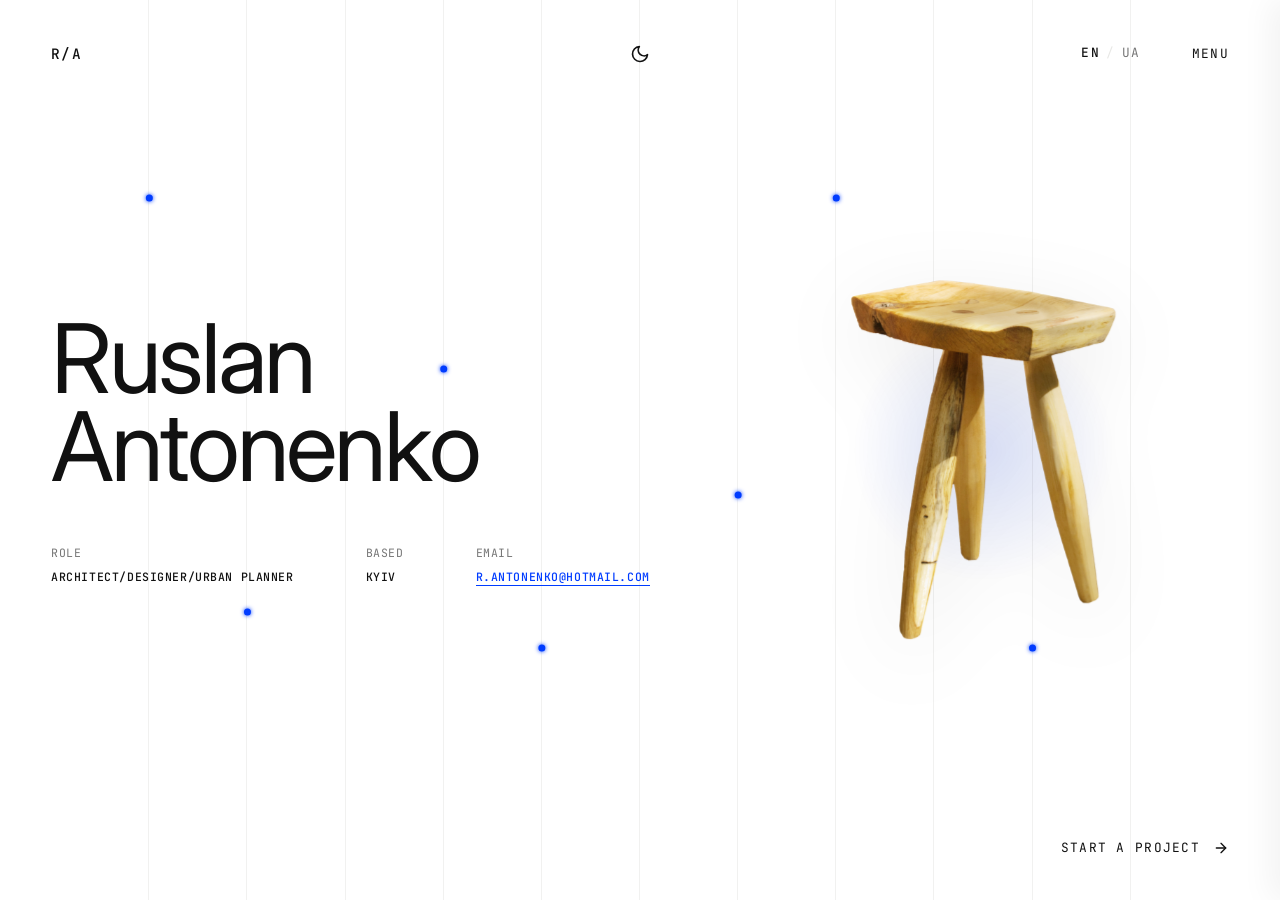
==== commit 6a828dbd: "aaal" ====
--- a/index.html
+++ b/index.html
@@ -209,6 +209,14 @@
                     </div>
                     <span class="work-year">2025</span>
                 </div>
+                <div class="work-item" data-project-id="5">
+                    <span class="work-num">07/</span>
+                    <div class="work-info">
+                        <h4 class="work-title" data-project-title-id="6">VOLUMETRIC SHAPES</h4>
+                        <span class="work-category" data-project-cat-id="6">VISUAL IDENTITY</span>
+                    </div>
+                    <span class="work-year">2025</span>
+                </div>
             </div>
         </div>
     </div>
@@ -343,9 +351,23 @@
             </div>
             <!-- Right Column: Visual Showcase -->
             <div class="modal-visuals-col">
-                <div class="modal-img-wrapper">
+                <div class="modal-img-wrapper" aria-hidden="true">
                     <img id="modal-project-img" src="" alt="Project Detail Mockup">
                 </div>
+
+                <!-- Project Gallery: thumbnails, lazy loading, filters -->
+                <div class="project-gallery">
+
+                    <div class="gallery-viewport" tabindex="0" aria-label="Project images">
+                        <div class="thumbnails" role="list"></div>
+                    </div>
+                </div>
+
+                <!-- Vertical stacked high-res images (3–5) -->
+                <div class="stacked-images" id="stacked-images" aria-label="Additional project images">
+                    <!-- Populated dynamically: up to 5 high-resolution images in a vertical stack -->
+                </div>
+
             </div>
         </div>
     </div>
--- a/styles.css
+++ b/styles.css
@@ -25,6 +25,9 @@
     /* Cursor */
     --cursor-size: 40px;
     --cursor-dot-size: 6px;
+
+    /* Gallery spacing */
+    --gallery-gap: 40px; /* desktop default */
 }
 
 [data-theme="dark"] {
@@ -50,12 +53,13 @@
 
 html, body {
     width: 100%;
-    height: 100%;
-    overflow: hidden;
+    height: auto;
+    overflow-y: auto; /* enable page scrolling */
     background-color: var(--bg-color);
     color: var(--text-color);
     font-family: var(--font-sans);
     transition: background-color 0.8s cubic-bezier(0.85, 0, 0.15, 1), color 0.8s cubic-bezier(0.85, 0, 0.15, 1);
+    scroll-behavior: smooth;
 }
 
 ::selection {
@@ -1025,6 +1029,14 @@
     .form-group textarea {
         cursor: auto;
     }
+
+    /* Stack param rows on small screens so values don't overlap */
+    .param-row {
+        grid-template-columns: 1fr; /* label above value */
+    }
+    .param-label {
+        margin-bottom: 0.25rem;
+    }
 }
 
 /* ----------------------------------------------------
@@ -1101,7 +1113,7 @@
     display: flex;
     flex-direction: column;
     padding: 4vh 4vw;
-    overflow: hidden;
+overflow-y: auto; /* enable scrolling inside modal */
 }
 
 .project-modal.active {
@@ -1162,17 +1174,20 @@
     display: grid;
     grid-template-columns: repeat(12, 1fr);
     gap: 4vw;
-    overflow: hidden;
+    overflow: visible; /* allow modal content to expand and enable parent scrolling */
     padding-bottom: 2vh;
+    align-items: start; /* ensure left column (details) aligns to top */
 }
 
 .modal-details-col {
     grid-column: 1 / 6;
     display: flex;
     flex-direction: column;
-    justify-content: center;
-    overflow-y: auto;
-    padding-right: 2vw;
+   justify-content: flex-start; /* align content to the top */
+   align-items: flex-start; /* ensure children start at left */
+   overflow: visible; /* allow details to flow with page scroll */
+   padding-right: 2vw;
+   padding-top: 0;
 }
 
 /* Hide scrollbar for layout cleanliness */
@@ -1206,11 +1221,20 @@
 }
 
 .param-row {
-    display: flex;
-    justify-content: space-between;
+    display: grid;
+    grid-template-columns: 120px 1fr; /* fixed label column, flexible value column */
+    gap: 1rem;
+    align-items: start;
     font-family: var(--font-mono);
     font-size: 0.72rem;
     letter-spacing: 0.05em;
+}
+
+.param-value {
+    font-weight: 500;
+    white-space: normal; /* allow wrapping */
+    word-break: break-word;
+    overflow-wrap: anywhere;
 }
 
 .param-label {
@@ -1225,15 +1249,17 @@
 .modal-visuals-col {
     grid-column: 6 / 13;
     display: flex;
-    justify-content: center;
-    align-items: center;
-    height: 100%;
+    flex-direction: column;
+    justify-content: flex-start;
+    align-items: center; /* center gallery and modal image horizontally */
+    height: auto;
+    overflow: visible; /* allow visuals column to grow and be scrollable by page */
 }
 
 .modal-img-wrapper {
     width: 100%;
-    max-width: 580px;
-    height: 80%;
+    max-width: 720px; /* match gallery width */
+    height: auto;
     overflow: hidden;
     background-color: var(--grid-color);
     border: 1px solid var(--grid-color);
@@ -1242,6 +1268,7 @@
     align-items: center;
     transition: border-color 0.8s, background-color 0.8s;
     position: relative;
+    margin-bottom: var(--gallery-gap); /* equal spacing between main image and gallery */
 }
 
 .modal-img-wrapper img {
@@ -1252,7 +1279,263 @@
 }
 
 .modal-img-wrapper:hover img {
-    transform: scale(1.04);
+    transform: none; /* disable modal image hover zoom */
+}
+
+/* Project gallery: thumbnails, lazy load, lightbox */
+.project-gallery {
+    width: 100%;
+    max-width: 720px; /* unify gallery width */
+    margin: 2rem auto 0 auto; /* centered vertical column */
+    display: flex;
+    flex-direction: column;
+    gap: 0.6rem;
+}
+
+.modal-img-wrapper {
+    max-width: 720px; /* match gallery width for alignment */
+    margin: 0 auto;
+}
+
+.gallery-controls {
+    display: flex;
+    justify-content: flex-end;
+    align-items: center;
+}
+
+.gallery-filters {
+    display: flex;
+    gap: 0.5rem;
+}
+
+.filter-btn {
+    background: none;
+    border: 1px solid var(--grid-color);
+    padding: 6px 10px;
+    font-family: var(--font-mono);
+    font-size: 0.72rem;
+    color: var(--text-muted);
+    cursor: pointer;
+    border-radius: 3px;
+}
+
+.filter-btn.active {
+    border-color: var(--accent-color);
+    color: var(--accent-color);
+}
+
+.gallery-viewport {
+    width: 100%;
+    height: auto; /* flow naturally with page content */
+    overflow: visible;
+    scroll-behavior: smooth;
+    padding-bottom: 0;
+}
+
+.thumbnails {
+    display: block; /* strict vertical flow */
+    padding: 0;
+}
+
+.thumbnails > figure {
+    width: 100%;
+    max-width: 720px; /* constrain each figure to gallery width */
+    margin: 0 auto var(--gallery-gap) auto; /* center each figure horizontally */
+    display: block;
+}
+
+/* Initial hidden state for reveal animation */
+.thumbnails > figure, .thumbnails > .thumb-btn {
+    transform: translateY(12px);
+    opacity: 0;
+    transition: transform 0.6s cubic-bezier(0.16,1,0.3,1), opacity 0.6s;
+    scroll-snap-align: start;
+    width: 100%;
+    display: block;
+}
+
+/* Figures flow normally in a vertical column with consistent spacing */
+.thumbnails > figure {
+    margin: 0;
+    padding: 0;
+    width: 100%;
+}
+
+.reveal {
+    transform: translateY(0) !important;
+    opacity: 1 !important;
+}
+
+/* Each thumbnail now becomes a full-width block inside the gallery container */
+.thumb-btn, .thumb-figure {
+    background: none;
+    border: none;
+    width: 100%;
+    display: block;
+    margin: 0 auto;
+    cursor: default; /* remove pointer cursor on gallery items */
+    padding: 0;
+}
+
+.thumb-img, .thumb-figure img, .vertical-img {
+    width: 100%;
+    height: auto; /* preserve aspect ratio */
+    object-fit: contain;
+    display: block;
+    border: 1px solid var(--grid-color);
+    transition: none; /* no hover transform */
+}
+
+.thumb-btn:hover .thumb-img,
+.thumb-figure:hover img,
+.vertical-img:hover {
+    transform: none; /* disable hover zoom */
+    box-shadow: none; /* remove hover shadow */
+    cursor: default; /* disable pointer cursor on images */
+}
+
+.thumb-caption, .thumb-figure figcaption {
+    font-family: var(--font-mono);
+    font-size: 0.78rem;
+    color: var(--text-muted);
+    margin-top: 8px;
+}
+
+@media (max-width: 1024px) {
+    --gallery-gap: 32px;
+    .thumbnails { gap: 32px; }
+}
+
+@media (max-width: 768px) {
+    --gallery-gap: 24px;
+    .thumbnails { gap: 24px; }
+    .thumb-caption, .thumb-figure figcaption { font-size: 0.78rem; }
+}
+
+/* Lightbox */
+.lightbox {
+    position: fixed;
+    inset: 0;
+    display: flex;
+    justify-content: center;
+    align-items: center;
+    background: rgba(0,0,0,0.75);
+    opacity: 0;
+    visibility: hidden;
+    transition: opacity 0.25s ease;
+    z-index: 2000;
+    padding: 4vh 4vw;
+}
+
+.lightbox.open {
+    opacity: 1;
+    visibility: visible;
+}
+
+.lightbox-inner {
+    position: relative;
+    max-width: 1100px;
+    width: 100%;
+    display: flex;
+    flex-direction: column;
+    gap: 1rem;
+    align-items: center;
+}
+
+.lightbox-img {
+    max-width: 100%;
+    max-height: 78vh;
+    object-fit: contain;
+    transition: transform 0.3s ease;
+    touch-action: pan-y pinch-zoom;
+}
+
+.lightbox-img.zoomed {
+    transform: scale(2);
+}
+
+.lightbox-caption {
+    color: #fff;
+    font-family: var(--font-mono);
+    font-size: 0.9rem;
+    opacity: 0.95;
+    text-align: center;
+}
+
+.lightbox-close {
+    position: absolute;
+    right: 0.2rem;
+    top: -2.4rem;
+    background: none;
+    border: none;
+    color: #fff;
+    font-size: 2.2rem;
+    cursor: pointer;
+}
+
+.lightbox-zoom {
+    background: rgba(255,255,255,0.06);
+    border: 1px solid rgba(255,255,255,0.08);
+    color: #fff;
+    padding: 6px 10px;
+    border-radius: 3px;
+    cursor: pointer;
+}
+
+/* Mobile tweaks */
+@media (max-width: 768px) {
+    .gallery-viewport { height: 160px; }
+    .thumb-btn { width: 120px; flex: 0 0 120px; }
+    .thumb-img { height: 90px; }
+}
+
+/* Stacked vertical images */
+.stacked-images {
+    width: 100%;
+    max-width: 800px;
+    display: flex;
+    flex-direction: column;
+    gap: 1.25rem;
+    margin-top: 1.5rem;
+    scroll-behavior: smooth; /* smooth scroll behavior for anchor links */
+}
+
+.stacked-figure {
+    display: block;
+    margin: 0;
+    border: 1px solid var(--grid-color);
+    overflow: hidden;
+    background: var(--grid-color);
+    transform: translateY(12px);
+    opacity: 0;
+    transition: transform 0.6s cubic-bezier(0.16,1,0.3,1), opacity 0.6s;
+}
+
+.stacked-figure.reveal {
+    transform: translateY(0);
+    opacity: 1;
+}
+
+.stacked-img {
+    width: 100%;
+    height: auto;
+    display: block;
+}
+
+.stacked-caption {
+    padding: 0.6rem 0.8rem;
+    font-family: var(--font-mono);
+    font-size: 0.8rem;
+    color: var(--text-muted);
+}
+
+/* Reveal state for lazy-loaded images */
+img.loaded + .stacked-caption, img.loaded {
+    /* ensures caption/readability once image loads */
+}
+
+@media (max-width: 768px) {
+    .stacked-images { gap: 1rem; }
 }
 
 /* ----------------------------------------------------
@@ -1269,7 +1552,7 @@
 }
 
 .project-hover #custom-cursor::after {
-    content: 'VIEW';
+    content: attr(data-text);
     color: var(--bg-color);
     font-family: var(--font-mono);
     font-size: 0.52rem;
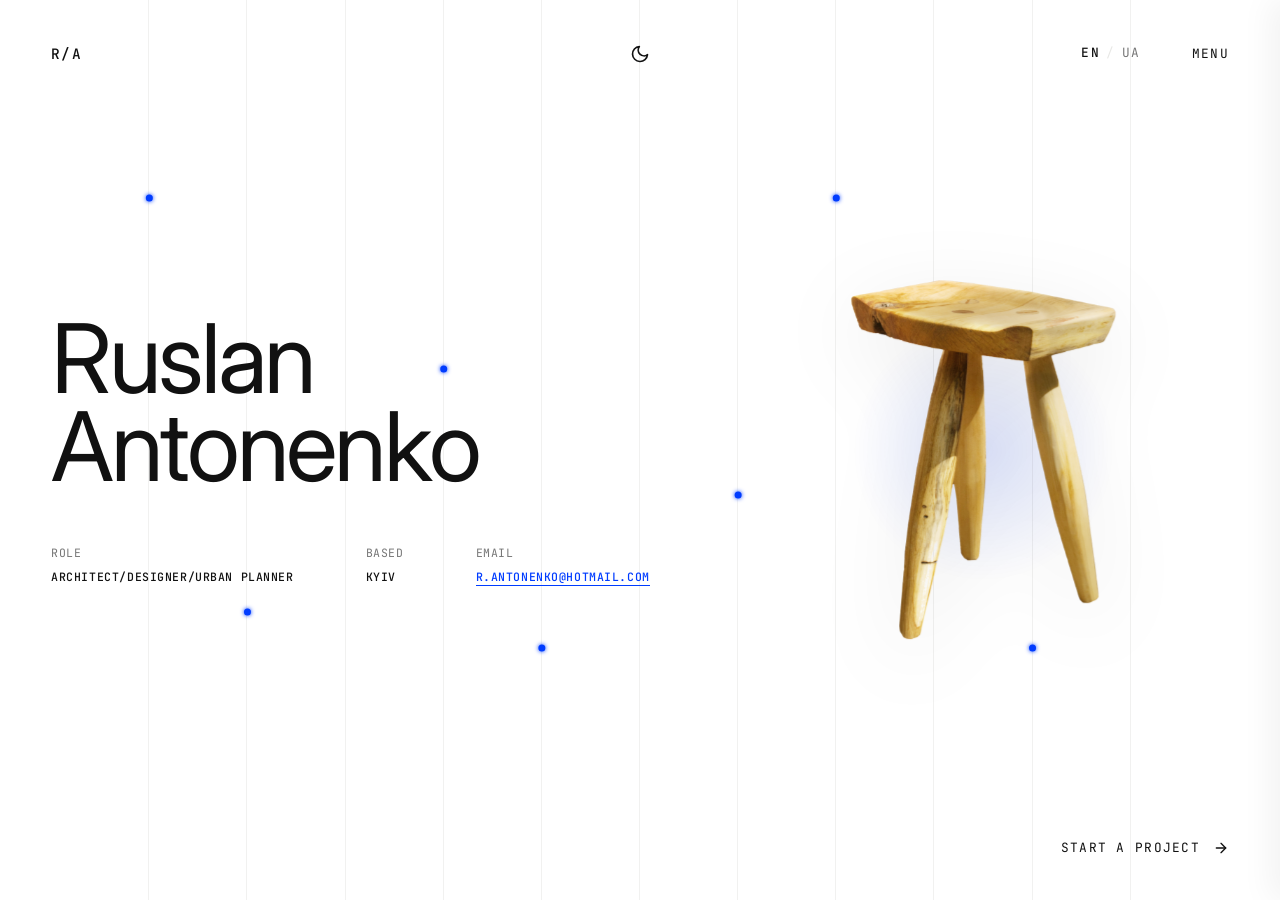
==== commit 67b98028: "Update index.html" ====
--- a/index.html
+++ b/index.html
@@ -209,7 +209,7 @@
                     </div>
                     <span class="work-year">2025</span>
                 </div>
-                <div class="work-item" data-project-id="5">
+                <div class="work-item" data-project-id="6">
                     <span class="work-num">07/</span>
                     <div class="work-info">
                         <h4 class="work-title" data-project-title-id="6">VOLUMETRIC SHAPES</h4>
